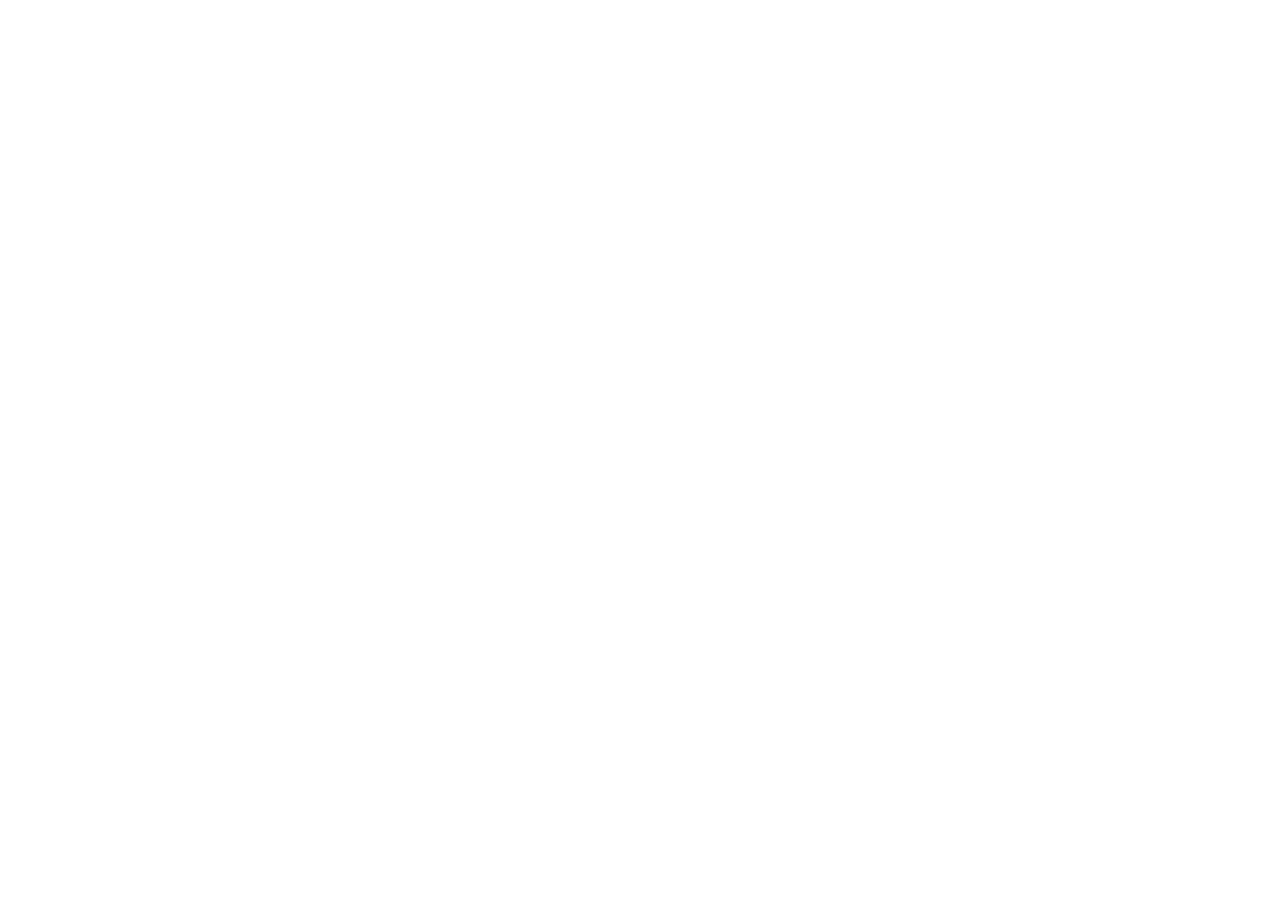
==== index.html @ a72d322a "cambiando pantalla inicio" ====
<!DOCTYPE html>
<html lang="en">
<head>
    <meta charset="UTF-8">
    <meta http-equiv="X-UA-Compatible" content="IE=edge">
    <meta name="viewport" content="width=device-width, initial-scale=1.0">
    <title>Leera</title>
    <link rel="stylesheet" href="./componentesCSS/botonMenuGame.css">
    <link rel="stylesheet" href="style.css">

    <link rel="preconnect" href="https://fonts.googleapis.com">
    <link rel="preconnect" href="https://fonts.gstatic.com" crossorigin>
    <link href="https://fonts.googleapis.com/css2?family=Mali:wght@700&family=Roboto:wght@300;700&display=swap" rel="stylesheet">
</head>
<body>
    
</body>
</html>
---- componentesCSS/botonMenuGame.css ----
.button{
    position: absolute;
    width: 100px;
    height: 100px;
    background-color: #F79824;
    border: none;
    border-radius: 20px;
    box-shadow: 0px 4px 10px rgba(0, 0, 0, 0.25);
    font-size: 16px;
    font-family: 'Mali';
    color:#EDF6FC;
    display: flex;
    flex-direction: column;
    justify-content: center;
    align-items: center;
}
.button span{
    font-size: 64px;
    line-height: 0;
}
button p{
    margin-top: 20px;
}

.button-help{
    bottom: 30px;
    left: 30px;
}
.button-menu{
    left: 30px;
    top: 30px;
}
.button-next{
    right: 30px;
    bottom: 30px;
}

.state{
    position: absolute;
    top: 30px;
    right: 30px;
}
.state-bar{
    width: 200px;
    height: 20px;
    background: #F5F4EB;
    border: 2px solid #F79824;
    box-shadow: 0px 4px 10px rgba(0, 0, 0, 0.25);
    border-radius: 25px;
    display: flex;
    align-items: center;
}
.state-progress{
    width: 30%;
    background-color: #F79824;
    border-radius: 25px;

}
.state-porcent{
    font-size: 12px;
    color: #F5F4EB;
    text-align: end;
    padding-right: 5px;
}
.state-points{
    text-align: end;
    margin-top: 12px;
    font-size: 16px;
}
---- style.css ----
*{
    margin: 0;
    padding: 0;
    box-sizing: border-box;
    font-family: 'Mali';
}
body{
    font-family: 'Mali';
    background-image: url("./img/Fondo.png");
}
.container{
    max-width: 1110px;
    width: 100%;
    margin: 0 auto;
    display: flex;
    padding: 0 20px;
    flex-direction: column;
    align-items: center;
}
.img-landing{
    max-width: 740px;
    width: 100%;
    margin-bottom: 20px;
}
.copy-landing{
    font-weight: 700;
    font-size: 48px;
    text-align: center;
    color: #F79824;
    margin-bottom: 50px;
}
.copy-landing + p{
    font-size: 24px;
    color: #292929;
    margin-bottom: 40px;
}
.exercise{
    display: flex;
    border-radius: 20px;
    overflow: hidden;
    width: 100%;
    box-shadow: 0px 4px 10px rgba(0, 0, 0, 0.25);
    margin-bottom: 50px;
}
.preview{
    display: flex;
    justify-content: center;
    align-items: center;
    padding: 90px 22px;
    background-color: #F79824;
    width: 30%;
}
.preview img{
    width: 100%;
    border-radius: 20px;
    box-shadow: 0px 4px 10px rgba(0, 0, 0, 0.25);
}
.info{
    width: 70%;
    position: relative;
    background-color: #F5F4EB;
}
.info h2{
    margin-top: 20px;
    margin-left: 40px;
    font-size: 48px;
    color: #292929;
}
.info p{
    font-size: 24px;
    color: #292929;
    padding: 40px;
}
.button-container{
    display: flex;
    justify-content: end;
    padding-right: 40px;
}
.button{
    position: relative;
    margin-bottom: 20px;
    cursor: pointer;
}
a{
    text-decoration: none;
    cursor: pointer;
}
footer{
    background: #F79824;
    display: flex;
    flex-direction: column;
    align-items: center;
    padding-top: 40px;
}
footer>img{
    max-width: 400px;
    width: 100%;
    margin-bottom: 20px;
}
footer p{
    font-size: 24px;
    text-align: center;
    color: #F5F4EB;
    margin-bottom: 80px;
}
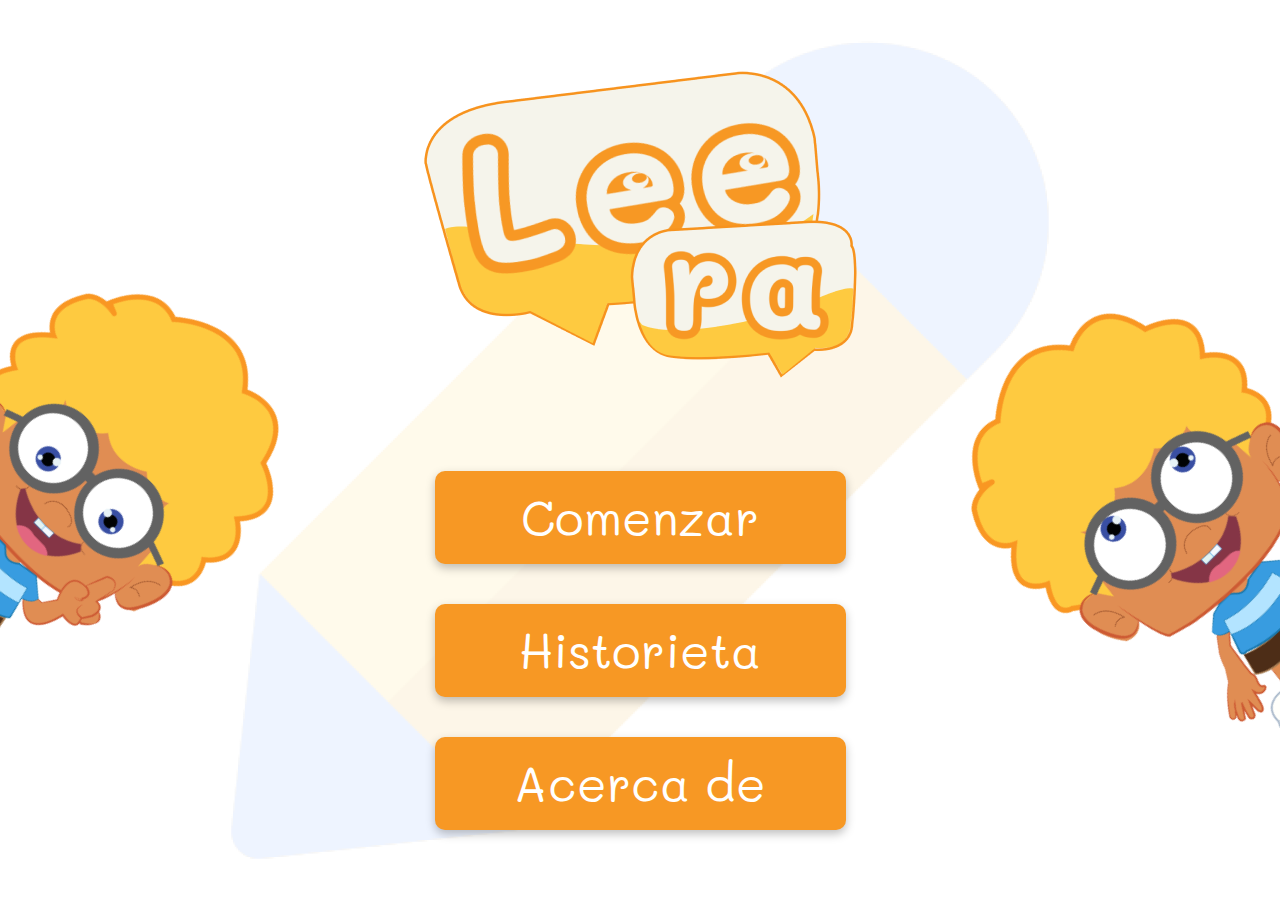
==== commit f0655a02: "maquetado pc pagina principal" ====
--- a/index.html
+++ b/index.html
@@ -5,7 +5,6 @@
     <meta http-equiv="X-UA-Compatible" content="IE=edge">
     <meta name="viewport" content="width=device-width, initial-scale=1.0">
     <title>Leera</title>
-    <link rel="stylesheet" href="./componentesCSS/botonMenuGame.css">
     <link rel="stylesheet" href="style.css">
 
     <link rel="preconnect" href="https://fonts.googleapis.com">
@@ -13,6 +12,21 @@
     <link href="https://fonts.googleapis.com/css2?family=Mali:wght@700&family=Roboto:wght@300;700&display=swap" rel="stylesheet">
 </head>
 <body>
-    
+    <div class="container">
+        <img src="./img/newLogo.png" alt="" class="logo">
+        <button id="begin">
+            Comenzar
+        </button>
+        <button id="history">
+            Historieta
+        </button>
+        <button id="about">
+            Acerca de
+        </button>
+    </div>
+    <div class="hud">
+        <img src="./img/kid1.png" alt="" class="kid1">
+        <img src="./img/kid2.png" alt="" class="kid2">
+    </div>
 </body>
 </html>--- a/style.css
+++ b/style.css
@@ -6,100 +6,42 @@
 }
 body{
     font-family: 'Mali';
-    background-image: url("./img/Fondo.png");
+    overflow-y: hidden;
 }
 .container{
-    max-width: 1110px;
-    width: 100%;
-    margin: 0 auto;
-    display: flex;
-    padding: 0 20px;
-    flex-direction: column;
-    align-items: center;
-}
-.img-landing{
-    max-width: 740px;
-    width: 100%;
-    margin-bottom: 20px;
-}
-.copy-landing{
-    font-weight: 700;
-    font-size: 48px;
-    text-align: center;
-    color: #F79824;
-    margin-bottom: 50px;
-}
-.copy-landing + p{
-    font-size: 24px;
-    color: #292929;
-    margin-bottom: 40px;
-}
-.exercise{
-    display: flex;
-    border-radius: 20px;
-    overflow: hidden;
-    width: 100%;
-    box-shadow: 0px 4px 10px rgba(0, 0, 0, 0.25);
-    margin-bottom: 50px;
-}
-.preview{
-    display: flex;
-    justify-content: center;
-    align-items: center;
-    padding: 90px 22px;
-    background-color: #F79824;
-    width: 30%;
-}
-.preview img{
-    width: 100%;
-    border-radius: 20px;
-    box-shadow: 0px 4px 10px rgba(0, 0, 0, 0.25);
-}
-.info{
-    width: 70%;
-    position: relative;
-    background-color: #F5F4EB;
-}
-.info h2{
-    margin-top: 20px;
-    margin-left: 40px;
-    font-size: 48px;
-    color: #292929;
-}
-.info p{
-    font-size: 24px;
-    color: #292929;
-    padding: 40px;
-}
-.button-container{
-    display: flex;
-    justify-content: end;
-    padding-right: 40px;
-}
-.button{
-    position: relative;
-    margin-bottom: 20px;
-    cursor: pointer;
-}
-a{
-    text-decoration: none;
-    cursor: pointer;
-}
-footer{
-    background: #F79824;
     display: flex;
     flex-direction: column;
     align-items: center;
-    padding-top: 40px;
+    justify-content: center;
+    height: 100vh;
+    background-image: url("./img/backgroundPrincipal.png");
+    background-position: center center;
+    background-repeat: no-repeat;
 }
-footer>img{
-    max-width: 400px;
-    width: 100%;
-    margin-bottom: 20px;
+.container img{
+    margin-bottom: 56px;
 }
-footer p{
-    font-size: 24px;
-    text-align: center;
-    color: #F5F4EB;
-    margin-bottom: 80px;
+.container button{
+    display: block;
+    width: 411px;
+    height: 93px;
+    background-color: #F79824;
+    border: none;
+    border-radius: 10px;
+    margin-bottom: 40px;
+    font-size: 48px;
+    color: #FFF;
+    box-shadow: 0px 4px 10px rgba(0, 0, 0, 0.25);
+}
+.kid1{
+    position: absolute;
+    top: 50%;
+    left: 0;
+    transform: rotate(45deg) translate(-50%);
+}
+.kid2{
+    position: absolute;
+    top: 50%;
+    right: 0;
+    transform: rotate(-45deg) translate(50%);
 }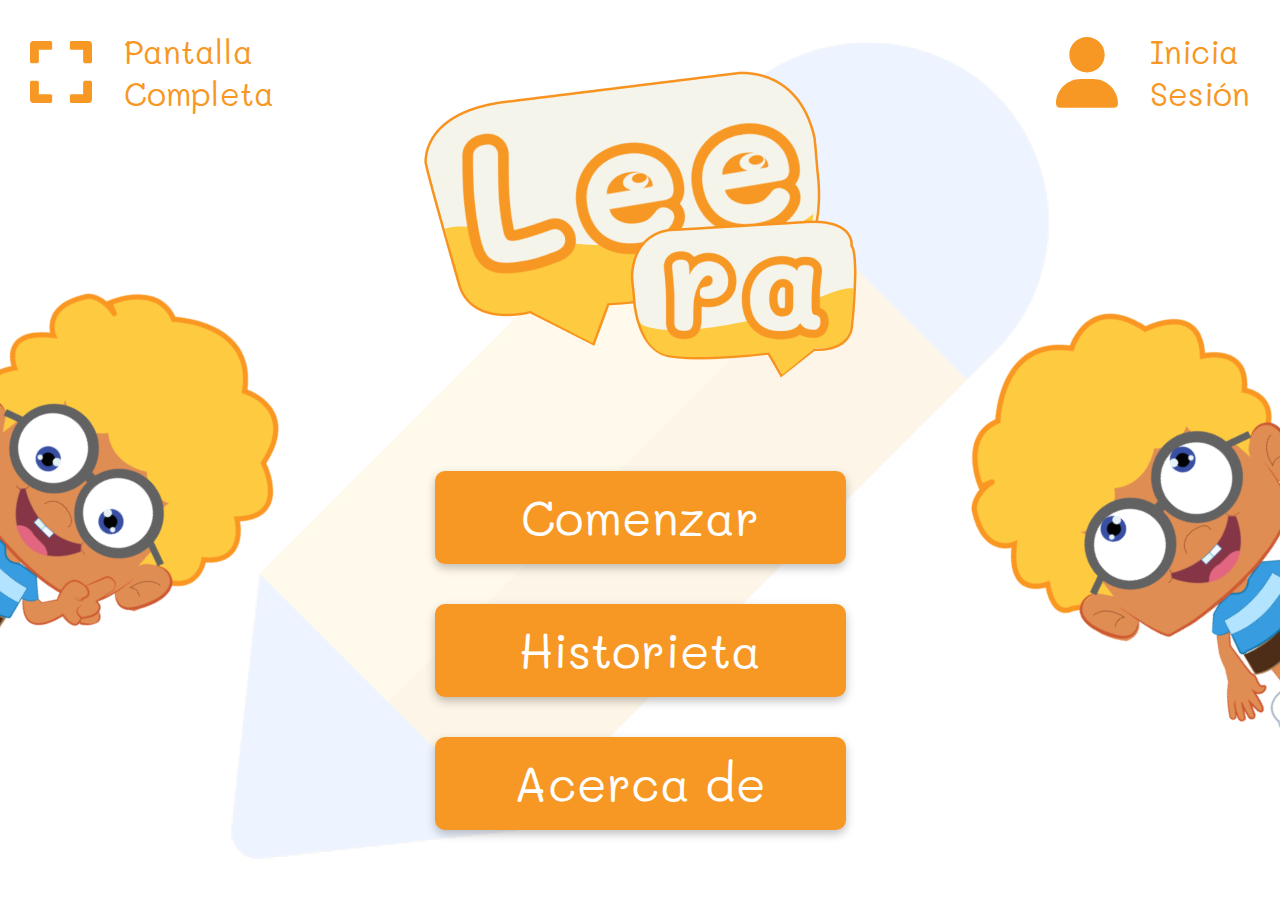
==== commit 22faef72: "colocaron botones de fullscreen y user" ====
--- a/index.html
+++ b/index.html
@@ -27,6 +27,14 @@
     <div class="hud">
         <img src="./img/kid1.png" alt="" class="kid1">
         <img src="./img/kid2.png" alt="" class="kid2">
+        <div class="fullscreen">
+            <img src="./img/fullscreen.svg" alt="">
+            <span>Pantalla <br> Completa</span>
+        </div>
+        <div class="user">
+            <img src="./img/user.svg" alt="">
+            <span>Inicia <br> Sesión</span>
+        </div>
     </div>
 </body>
 </html>--- a/style.css
+++ b/style.css
@@ -44,4 +44,78 @@
     top: 50%;
     right: 0;
     transform: rotate(-45deg) translate(50%);
+}
+.fullscreen{
+    position: absolute;
+    top: 30px;
+    left: 30px;
+    display: flex;
+    align-items: center;
+    font-size: 32px;
+    color: #F79824;
+}
+.user{
+    position: absolute;
+    top: 30px;
+    right: 30px;
+    display: flex;
+    align-items: center;
+    font-size: 32px;
+    color: #F79824;
+}
+.fullscreen img , .user img{
+    margin-right: 32px;
+}
+@media only screen and (max-width:1024px)  {
+    .fullscreen{
+        font-size: 16px;
+    }
+    .user{
+        font-size: 16px;
+    }
+    .fullscreen img{
+        width: 36px;
+    }
+    .user img{
+        width: 27px;
+    }
+    .kid1{
+        width: 330px;
+    }
+    .kid2{
+        width: 330px;
+    }
+    .logo{
+        width: 331px;
+    }
+    .container button{
+        width: 246px;
+        height: 56px;
+        font-size: 24px;
+    }
+}
+
+@media only screen and (max-width:768px)  {
+    .kid1{
+        display: none;
+    }
+    .kid2{
+        width: 238px;
+        right: auto;
+        left: 50%;
+        bottom: 0;
+        transform: rotate(0deg) translate(-50%,110%);
+    }
+    .logo{
+        width: 331px;
+    }
+    .container button{
+        width: 246px;
+        height: 56px;
+        font-size: 24px;
+    }
+    .container{
+        justify-content: flex-start;
+        padding-top: 50px;
+    }
 }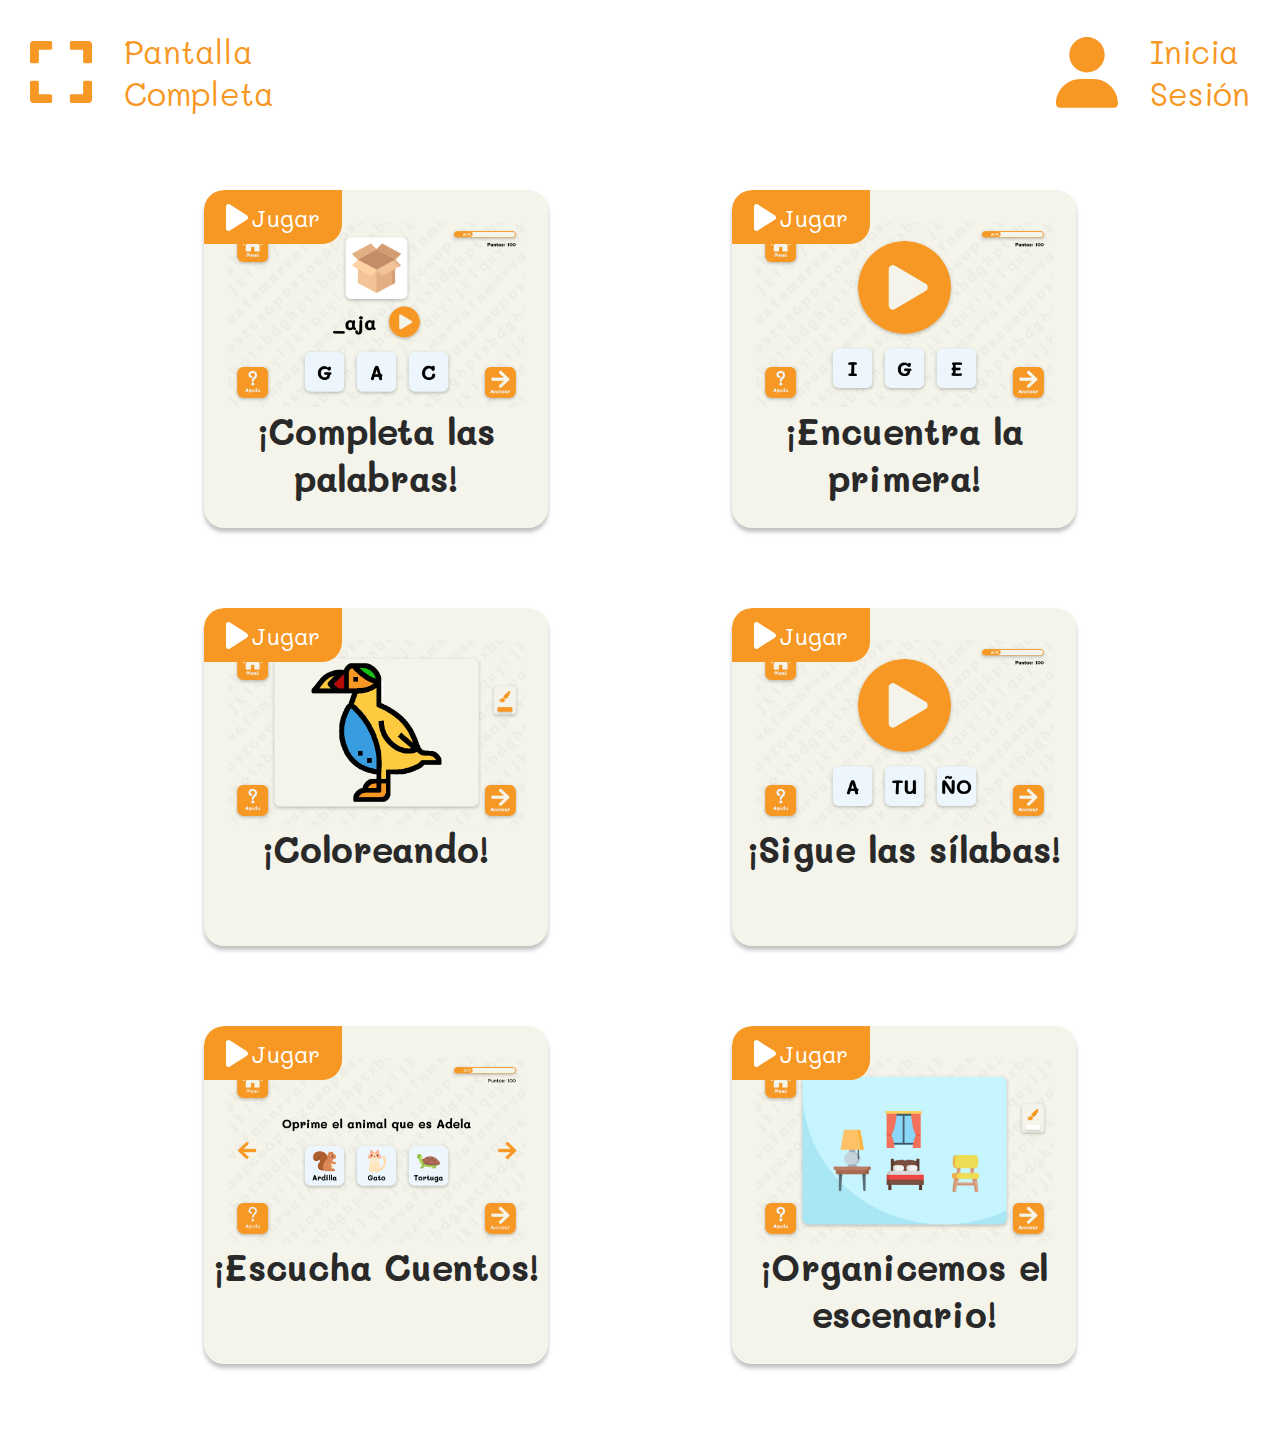
==== commit b2bc9812: "avanzando" ====
--- a/index.html
+++ b/index.html
@@ -12,7 +12,7 @@
     <link href="https://fonts.googleapis.com/css2?family=Mali:wght@700&family=Roboto:wght@300;700&display=swap" rel="stylesheet">
 </head>
 <body>
-    <div class="container">
+    <!-- <div class="container">
         <img src="./img/newLogo.png" alt="" class="logo">
         <button id="begin">
             Comenzar
@@ -23,10 +23,72 @@
         <button id="about">
             Acerca de
         </button>
+    </div> -->
+    <div class="games">
+        <div class="game">
+            <div class="game_play">
+                <img src="./img/playIcon.svg" alt="">
+                <span>Jugar</span>
+            </div>
+            <div class="game_info">
+                <img src="./img/pCompletemos.png" alt="">
+                <h2>¡Completa las palabras!</h2>
+            </div>
+        </div>
+        <div class="game">
+            <div class="game_play">
+                <img src="./img/playIcon.svg" alt="">
+                <span>Jugar</span>
+            </div>
+            <div class="game_info">
+                <img src="./img/pPrimera.png" alt="">
+                <h2>¡Encuentra la primera!</h2>
+            </div>
+        </div>
+        <div class="game">
+            <div class="game_play">
+                <img src="./img/playIcon.svg" alt="">
+                <span>Jugar</span>
+            </div>
+            <div class="game_info">
+                <img src="./img/pColoreando.png" alt="">
+                <h2>¡Coloreando!</h2>
+            </div>
+        </div>
+        <div class="game">
+            <div class="game_play">
+                <img src="./img/playIcon.svg" alt="">
+                <span>Jugar</span>
+            </div>
+            <div class="game_info">
+                <img src="./img/pSilabas.png" alt="">
+                <h2>¡Sigue las sílabas!</h2>
+            </div>
+        </div>
+        <div class="game">
+            <div class="game_play">
+                <img src="./img/playIcon.svg" alt="">
+                <span>Jugar</span>
+            </div>
+            <div class="game_info">
+                <img src="./img/pRelatos.png" alt="">
+                <h2>¡Escucha Cuentos!</h2>
+            </div>
+        </div>
+        <div class="game">
+            <div class="game_play">
+                <img src="./img/playIcon.svg" alt="">
+                <span>Jugar</span>
+            </div>
+            <div class="game_info">
+                <img src="./img/pAbecedario.png" alt="">
+                <h2>¡Organicemos el escenario!</h2>
+            </div>
+        </div>
     </div>
     <div class="hud">
-        <img src="./img/kid1.png" alt="" class="kid1">
-        <img src="./img/kid2.png" alt="" class="kid2">
+       <!--  <img src="./img/kid1.png" alt="" class="kid1">
+        <img src="./img/kid2.png" alt="" class="kid2"> -->
         <div class="fullscreen">
             <img src="./img/fullscreen.svg" alt="">
             <span>Pantalla <br> Completa</span>
--- a/style.css
+++ b/style.css
@@ -66,6 +66,53 @@
 .fullscreen img , .user img{
     margin-right: 32px;
 }
+.games{
+    display: flex;
+    flex-wrap: wrap;
+    justify-content: center;
+    align-items: flex-start;
+    margin-top: 190px;
+}
+.game{
+    margin: 0 92px;
+    margin-bottom: 80px;
+    height: 338px;
+    width: 344px;
+    border-radius: 20px;
+    overflow: hidden;
+    background: #F5F4EB;
+    box-shadow: 0px 4px 4px rgba(0, 0, 0, 0.25);
+    position: relative;
+}
+.game_play{
+    background-color: #F79824;
+    width: 138px;
+    height: 54px;
+    border-radius: 20px 0px;
+    font-size: 24px;
+    color: #FFF;
+    display: flex;
+    justify-content: center;
+    align-items: center;
+    position: absolute;
+}
+.game_play img{
+    margin-right: 4px;
+}
+.game_info{
+    display: flex;
+    flex-direction: column;
+    align-items: center;
+    padding-top: 32px;
+    font-size: 24px;
+    color: #292929;
+    text-align: center;
+}
+.game_info img{
+    width: 297px;
+    height: 185px;
+    border-radius: 10px;
+}
 @media only screen and (max-width:1024px)  {
     .fullscreen{
         font-size: 16px;
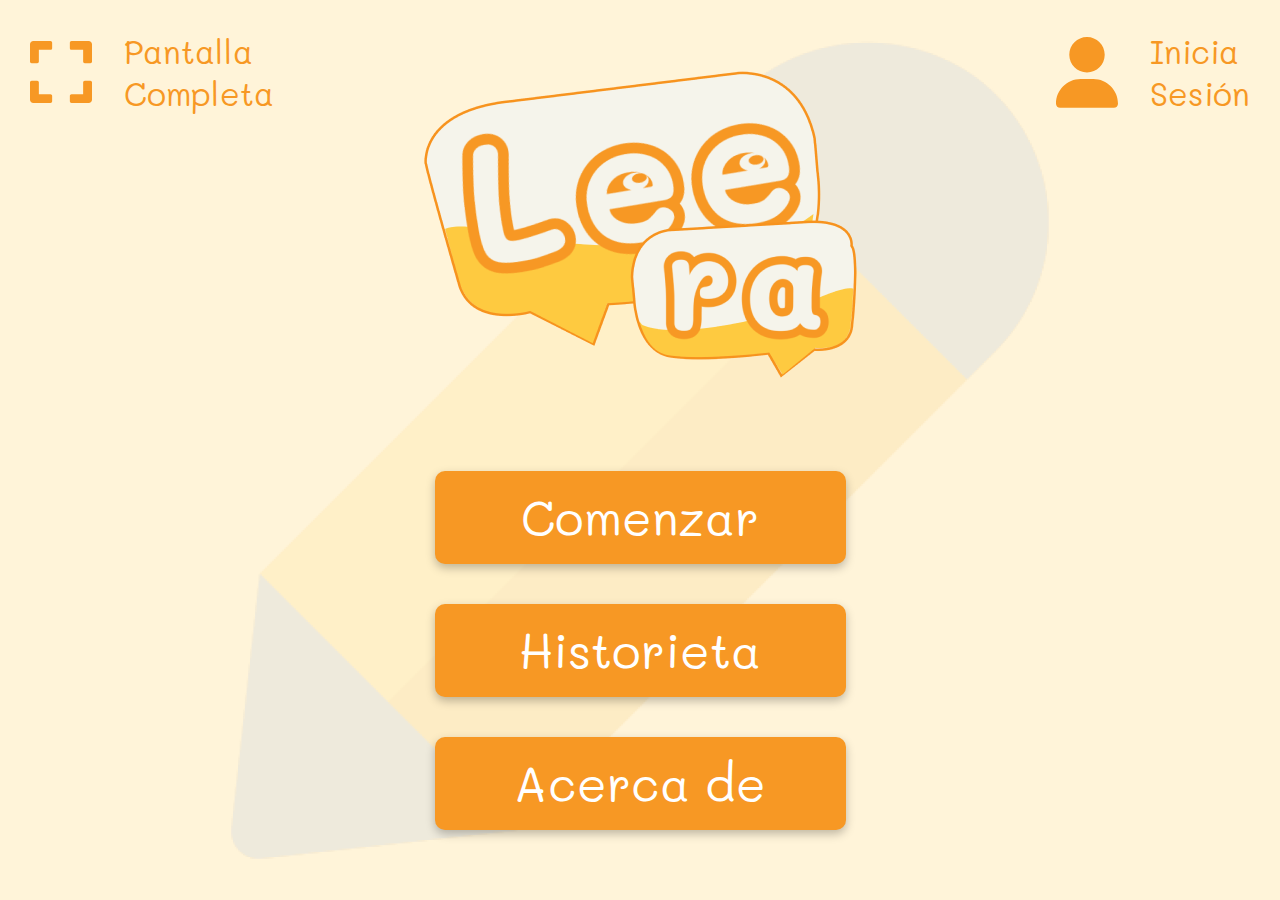
==== commit f335bb9d: "terminando" ====
--- a/index.html
+++ b/index.html
@@ -12,7 +12,7 @@
     <link href="https://fonts.googleapis.com/css2?family=Mali:wght@700&family=Roboto:wght@300;700&display=swap" rel="stylesheet">
 </head>
 <body>
-    <!-- <div class="container">
+    <div class="container">
         <img src="./img/newLogo.png" alt="" class="logo">
         <button id="begin">
             Comenzar
@@ -23,8 +23,8 @@
         <button id="about">
             Acerca de
         </button>
-    </div> -->
-    <div class="games">
+    </div> 
+    <!-- <div class="games">
         <div class="game">
             <div class="game_play">
                 <img src="./img/playIcon.svg" alt="">
@@ -85,7 +85,7 @@
                 <h2>¡Organicemos el escenario!</h2>
             </div>
         </div>
-    </div>
+    </div> -->
     <div class="hud">
        <!--  <img src="./img/kid1.png" alt="" class="kid1">
         <img src="./img/kid2.png" alt="" class="kid2"> -->
@@ -98,5 +98,6 @@
             <span>Inicia <br> Sesión</span>
         </div>
     </div>
+    <script src="./main.js"></script>
 </body>
 </html>--- a/style.css
+++ b/style.css
@@ -14,6 +14,7 @@
     align-items: center;
     justify-content: center;
     height: 100vh;
+    background-color: rgba(254, 202, 64, 0.2);
     background-image: url("./img/backgroundPrincipal.png");
     background-position: center center;
     background-repeat: no-repeat;
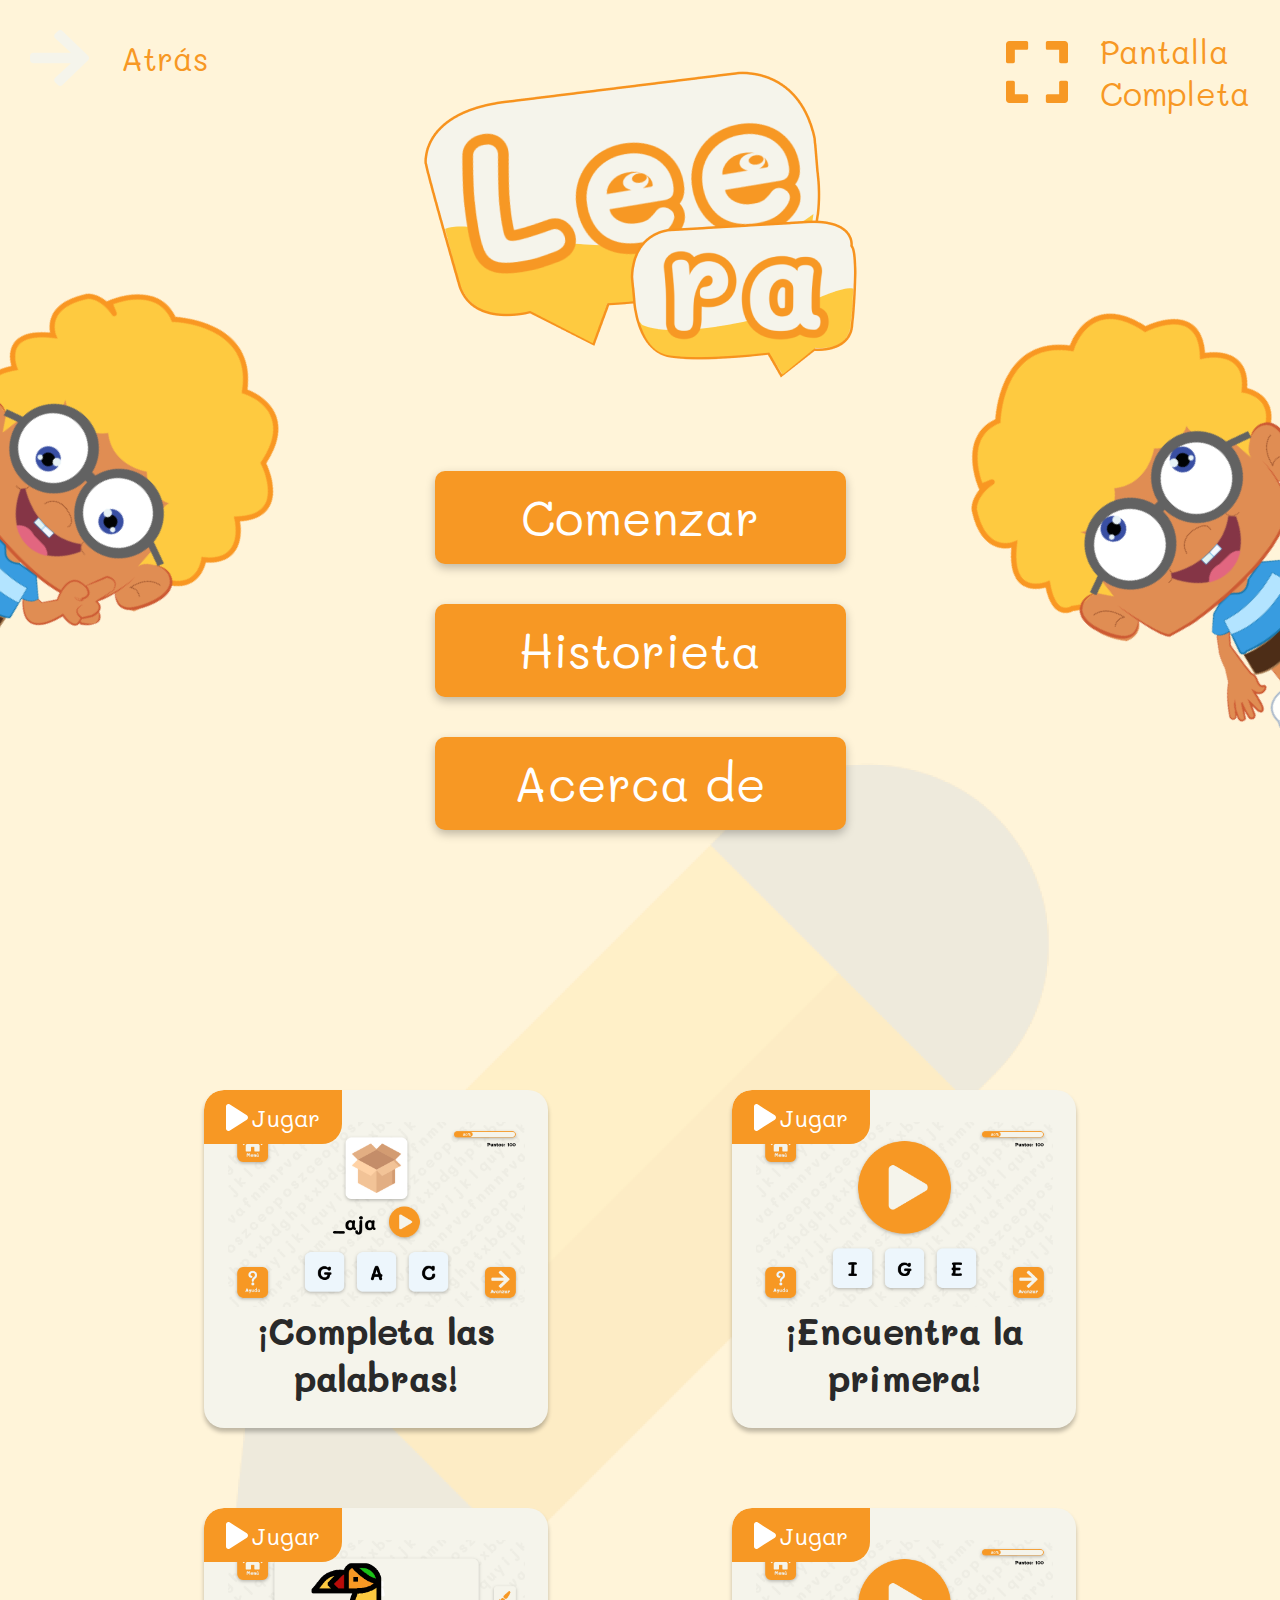
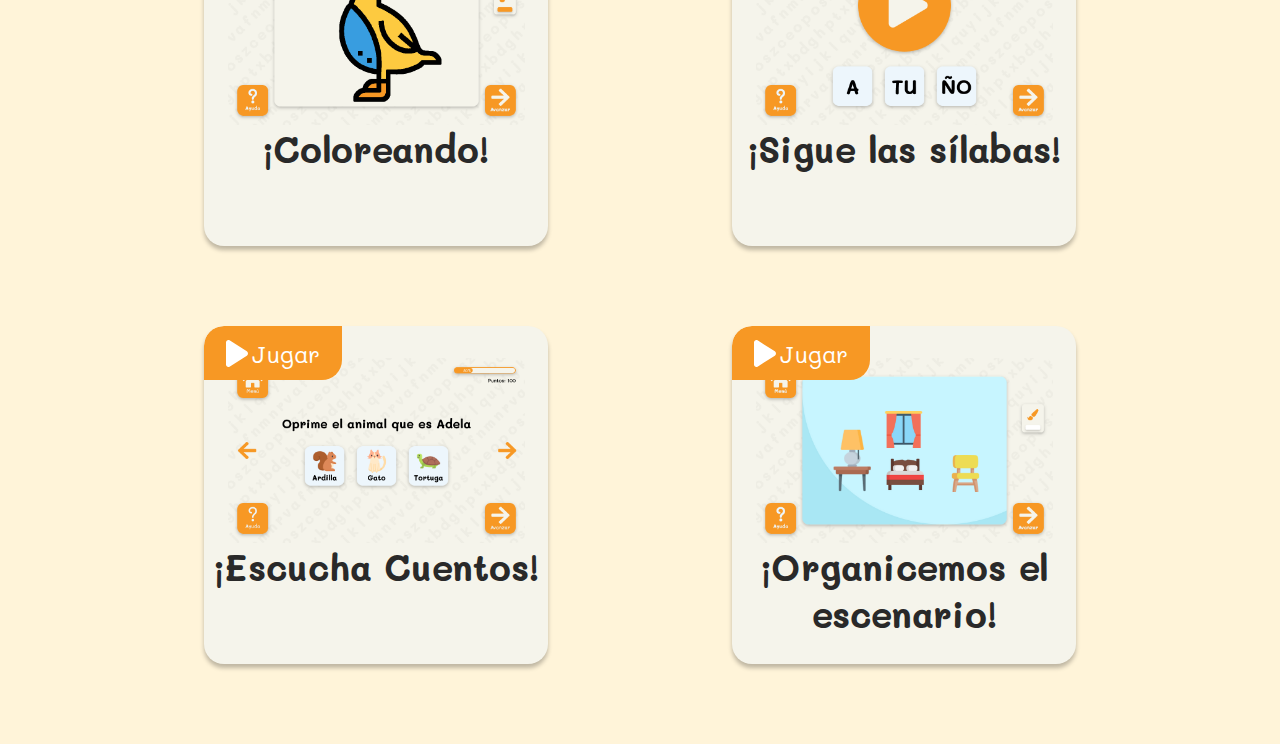
==== commit 5e41d3ca: "arreglando pantalla de presentación" ====
--- a/index.html
+++ b/index.html
@@ -12,7 +12,19 @@
     <link href="https://fonts.googleapis.com/css2?family=Mali:wght@700&family=Roboto:wght@300;700&display=swap" rel="stylesheet">
 </head>
 <body>
-    <div class="container">
+    <div class="hud">
+        <img src="./img/kid1.png" alt="" class="kid1">
+        <img src="./img/kid2.png" alt="" class="kid2">
+        <div class="fullscreen">
+            <img src="./img/fullscreen.svg" alt="">
+            <span>Pantalla <br> Completa</span>
+        </div>
+        <div class="backButton">
+            <img src="./img/next.svg" alt="">
+            <span>Atrás</span>
+        </div>
+    </div>
+    <div class="container" id="principal">
         <img src="./img/newLogo.png" alt="" class="logo">
         <button id="begin">
             Comenzar
@@ -24,7 +36,7 @@
             Acerca de
         </button>
     </div> 
-    <!-- <div class="games">
+    <div class="games" id="games">
         <div class="game">
             <div class="game_play">
                 <img src="./img/playIcon.svg" alt="">
@@ -85,19 +97,8 @@
                 <h2>¡Organicemos el escenario!</h2>
             </div>
         </div>
-    </div> -->
-    <div class="hud">
-       <!--  <img src="./img/kid1.png" alt="" class="kid1">
-        <img src="./img/kid2.png" alt="" class="kid2"> -->
-        <div class="fullscreen">
-            <img src="./img/fullscreen.svg" alt="">
-            <span>Pantalla <br> Completa</span>
-        </div>
-        <div class="user">
-            <img src="./img/user.svg" alt="">
-            <span>Inicia <br> Sesión</span>
-        </div>
     </div>
+    
     <script src="./main.js"></script>
 </body>
 </html>--- a/style.css
+++ b/style.css
@@ -6,7 +6,13 @@
 }
 body{
     font-family: 'Mali';
-    overflow-y: hidden;
+    position: relative;
+    width: 100vw;
+    overflow: hidden;
+    background-color: rgba(254, 202, 64, 0.2);
+    background-image: url("./img/backgroundPrincipal.png");
+    background-position: center center;
+    background-repeat: no-repeat;
 }
 .container{
     display: flex;
@@ -14,10 +20,6 @@
     align-items: center;
     justify-content: center;
     height: 100vh;
-    background-color: rgba(254, 202, 64, 0.2);
-    background-image: url("./img/backgroundPrincipal.png");
-    background-position: center center;
-    background-repeat: no-repeat;
 }
 .container img{
     margin-bottom: 56px;
@@ -36,26 +38,17 @@
 }
 .kid1{
     position: absolute;
-    top: 50%;
+    top: 50vh;
     left: 0;
     transform: rotate(45deg) translate(-50%);
 }
 .kid2{
     position: absolute;
-    top: 50%;
+    top: 50vh;
     right: 0;
     transform: rotate(-45deg) translate(50%);
 }
 .fullscreen{
-    position: absolute;
-    top: 30px;
-    left: 30px;
-    display: flex;
-    align-items: center;
-    font-size: 32px;
-    color: #F79824;
-}
-.user{
     position: absolute;
     top: 30px;
     right: 30px;
@@ -64,7 +57,21 @@
     font-size: 32px;
     color: #F79824;
 }
-.fullscreen img , .user img{
+.backButton{
+    position: absolute;
+    top: 30px;
+    left : 30px;
+    display: flex;
+    align-items: center;
+    font-size: 32px;
+    color: #F79824;
+}
+.hud{
+    position: absolute;
+    width: 100vw;
+    top: 0;
+}
+.fullscreen img , .backButton img{
     margin-right: 32px;
 }
 .games{
@@ -72,7 +79,7 @@
     flex-wrap: wrap;
     justify-content: center;
     align-items: flex-start;
-    margin-top: 190px;
+    padding-top: 190px;
 }
 .game{
     margin: 0 92px;
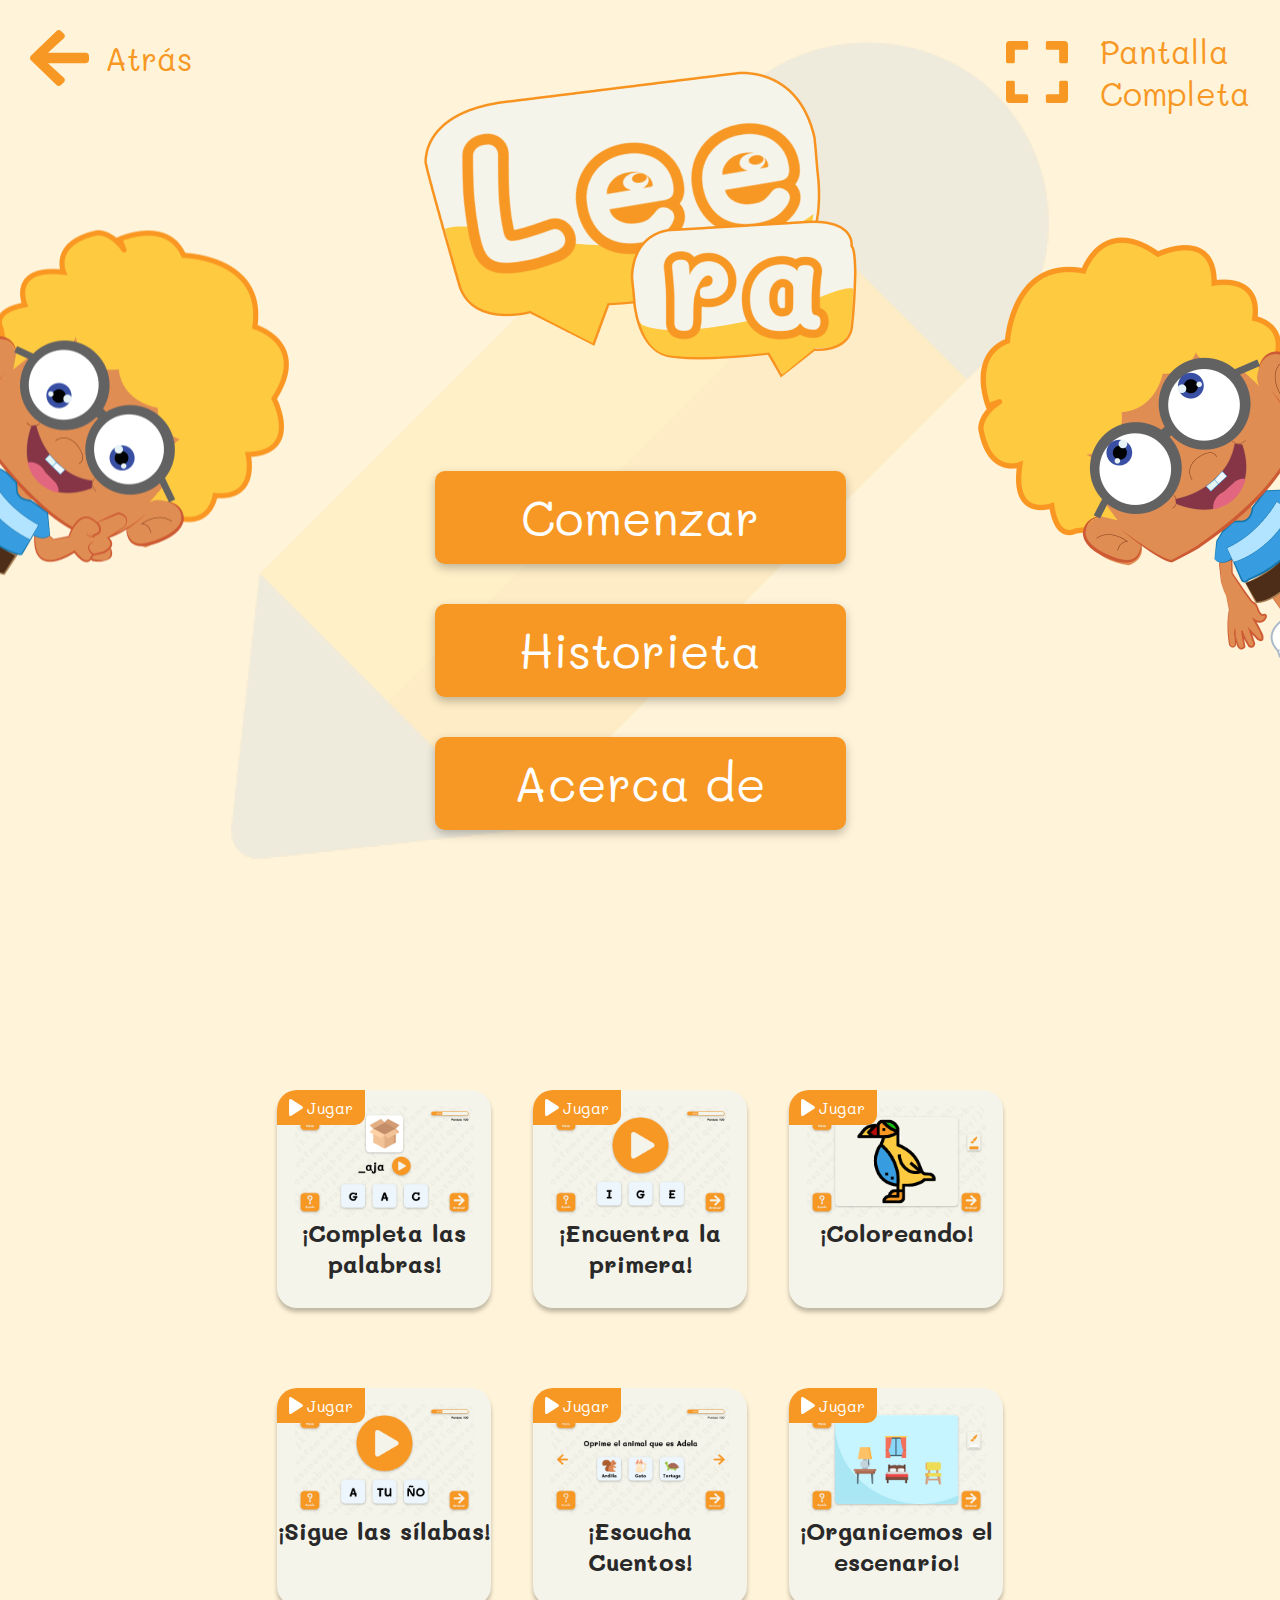
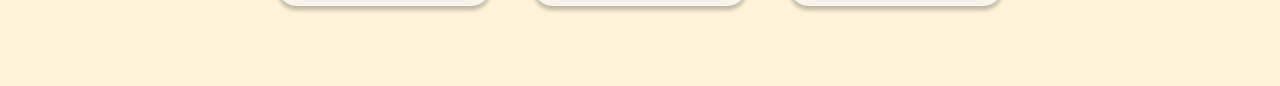
==== commit 838389f7: "ajuste de landing page" ====
--- a/index.html
+++ b/index.html
@@ -13,14 +13,14 @@
 </head>
 <body>
     <div class="hud">
-        <img src="./img/kid1.png" alt="" class="kid1">
-        <img src="./img/kid2.png" alt="" class="kid2">
+        <img src="./img/carlitos/2222-04 1.png" alt="" class="kid1">
+        <img src="./img/carlitos/2222-06 1.png" alt="" class="kid2">
         <div class="fullscreen">
             <img src="./img/fullscreen.svg" alt="">
             <span>Pantalla <br> Completa</span>
         </div>
         <div class="backButton">
-            <img src="./img/next.svg" alt="">
+            <img src="./img/back.svg" alt="">
             <span>Atrás</span>
         </div>
     </div>
@@ -37,66 +37,78 @@
         </button>
     </div> 
     <div class="games" id="games">
-        <div class="game">
-            <div class="game_play">
-                <img src="./img/playIcon.svg" alt="">
-                <span>Jugar</span>
+        <a href="./E_Completemos/index.html">
+            <div class="game">
+                <div class="game_play">
+                    <img src="./img/playIcon.svg" alt="">
+                    <span>Jugar</span>
+                </div>
+                <div class="game_info">
+                    <img src="./img/pCompletemos.png" alt="">
+                    <h2>¡Completa las palabras!</h2>
+                </div>
             </div>
-            <div class="game_info">
-                <img src="./img/pCompletemos.png" alt="">
-                <h2>¡Completa las palabras!</h2>
+        </a>
+        <a href="./E_Primera/index.html">
+            <div class="game">
+                <div class="game_play">
+                    <img src="./img/playIcon.svg" alt="">
+                    <span>Jugar</span>
+                </div>
+                <div class="game_info">
+                    <img src="./img/pPrimera.png" alt="">
+                    <h2>¡Encuentra la primera!</h2>
+                </div>
             </div>
-        </div>
-        <div class="game">
-            <div class="game_play">
-                <img src="./img/playIcon.svg" alt="">
-                <span>Jugar</span>
+        </a>
+        <a href="./E_Coloreando/index.html">
+            <div class="game">
+                <div class="game_play">
+                    <img src="./img/playIcon.svg" alt="">
+                    <span>Jugar</span>
+                </div>
+                <div class="game_info">
+                    <img src="./img/pColoreando.png" alt="">
+                    <h2>¡Coloreando!</h2>
+                </div>
             </div>
-            <div class="game_info">
-                <img src="./img/pPrimera.png" alt="">
-                <h2>¡Encuentra la primera!</h2>
+        </a>
+        <a href="./E_Silabas/index.html">
+            <div class="game">
+                <div class="game_play">
+                    <img src="./img/playIcon.svg" alt="">
+                    <span>Jugar</span>
+                </div>
+                <div class="game_info">
+                    <img src="./img/pSilabas.png" alt="">
+                    <h2>¡Sigue las sílabas!</h2>
+                </div>
             </div>
-        </div>
-        <div class="game">
-            <div class="game_play">
-                <img src="./img/playIcon.svg" alt="">
-                <span>Jugar</span>
+        </a>
+        <a href="./E_Relatos/index.html">
+            <div class="game">
+                <div class="game_play">
+                    <img src="./img/playIcon.svg" alt="">
+                    <span>Jugar</span>
+                </div>
+                <div class="game_info">
+                    <img src="./img/pRelatos.png" alt="">
+                    <h2>¡Escucha Cuentos!</h2>
+                </div>
             </div>
-            <div class="game_info">
-                <img src="./img/pColoreando.png" alt="">
-                <h2>¡Coloreando!</h2>
+        </a>
+        <a href="./E_Abecedario/index.html">
+            <div class="game">
+                <div class="game_play">
+                    <img src="./img/playIcon.svg" alt="">
+                    <span>Jugar</span>
+                </div>
+                <div class="game_info">
+                    <img src="./img/pAbecedario.png" alt="">
+                    <h2>¡Organicemos el escenario!</h2>
+                </div>
             </div>
-        </div>
-        <div class="game">
-            <div class="game_play">
-                <img src="./img/playIcon.svg" alt="">
-                <span>Jugar</span>
-            </div>
-            <div class="game_info">
-                <img src="./img/pSilabas.png" alt="">
-                <h2>¡Sigue las sílabas!</h2>
-            </div>
-        </div>
-        <div class="game">
-            <div class="game_play">
-                <img src="./img/playIcon.svg" alt="">
-                <span>Jugar</span>
-            </div>
-            <div class="game_info">
-                <img src="./img/pRelatos.png" alt="">
-                <h2>¡Escucha Cuentos!</h2>
-            </div>
-        </div>
-        <div class="game">
-            <div class="game_play">
-                <img src="./img/playIcon.svg" alt="">
-                <span>Jugar</span>
-            </div>
-            <div class="game_info">
-                <img src="./img/pAbecedario.png" alt="">
-                <h2>¡Organicemos el escenario!</h2>
-            </div>
-        </div>
+        </a>
     </div>
     
     <script src="./main.js"></script>
--- a/style.css
+++ b/style.css
@@ -1,176 +1,239 @@
-*{
-    margin: 0;
-    padding: 0;
-    box-sizing: border-box;
-    font-family: 'Mali';
-}
-body{
-    font-family: 'Mali';
-    position: relative;
-    width: 100vw;
-    overflow: hidden;
-    background-color: rgba(254, 202, 64, 0.2);
-    background-image: url("./img/backgroundPrincipal.png");
-    background-position: center center;
-    background-repeat: no-repeat;
-}
-.container{
-    display: flex;
-    flex-direction: column;
-    align-items: center;
-    justify-content: center;
-    height: 100vh;
-}
-.container img{
-    margin-bottom: 56px;
-}
-.container button{
-    display: block;
-    width: 411px;
-    height: 93px;
-    background-color: #F79824;
-    border: none;
-    border-radius: 10px;
-    margin-bottom: 40px;
-    font-size: 48px;
-    color: #FFF;
-    box-shadow: 0px 4px 10px rgba(0, 0, 0, 0.25);
-}
-.kid1{
-    position: absolute;
-    top: 50vh;
-    left: 0;
-    transform: rotate(45deg) translate(-50%);
-}
-.kid2{
-    position: absolute;
-    top: 50vh;
-    right: 0;
-    transform: rotate(-45deg) translate(50%);
-}
-.fullscreen{
-    position: absolute;
-    top: 30px;
-    right: 30px;
-    display: flex;
-    align-items: center;
-    font-size: 32px;
-    color: #F79824;
-}
-.backButton{
-    position: absolute;
-    top: 30px;
-    left : 30px;
-    display: flex;
-    align-items: center;
-    font-size: 32px;
-    color: #F79824;
-}
-.hud{
-    position: absolute;
-    width: 100vw;
-    top: 0;
-}
-.fullscreen img , .backButton img{
-    margin-right: 32px;
-}
-.games{
-    display: flex;
-    flex-wrap: wrap;
-    justify-content: center;
-    align-items: flex-start;
-    padding-top: 190px;
-}
-.game{
-    margin: 0 92px;
+* {
+  margin: 0;
+  padding: 0;
+  box-sizing: border-box;
+  font-family: "Mali";
+}
+body {
+  font-family: "Mali";
+  position: relative;
+  width: 100vw;
+  height: 100vh;
+  overflow: hidden;
+  background-color: rgba(254, 202, 64, 0.2);
+  background-image: url("./img/backgroundPrincipal.png");
+  background-position: center center;
+  background-repeat: no-repeat;
+}
+a{
+    text-decoration: none;
+}
+.container {
+  display: flex;
+  flex-direction: column;
+  align-items: center;
+  justify-content: center;
+  height: 100vh;
+}
+.container img {
+  margin-bottom: 56px;
+}
+.container button {
+  display: block;
+  width: 411px;
+  height: 93px;
+  background-color: #f79824;
+  border: none;
+  border-radius: 10px;
+  margin-bottom: 40px;
+  font-size: 48px;
+  color: #fff;
+  box-shadow: 0px 4px 10px rgba(0, 0, 0, 0.25);
+}
+.kid1 {
+  position: absolute;
+  top: 50vh;
+  left: 0;
+  transform: translate(0, -50%);
+}
+.kid2 {
+  position: absolute;
+  top: 50vh;
+  right: 0;
+  transform: translate(0, -50%);
+}
+.fullscreen {
+  position: absolute;
+  top: 30px;
+  right: 30px;
+  display: flex;
+  align-items: center;
+  font-size: 32px;
+  color: #f79824;
+}
+.backButton {
+  position: absolute;
+  top: 30px;
+  left: 30px;
+  display: flex;
+  align-items: center;
+  font-size: 32px;
+  color: #f79824;
+}
+.hud {
+  position: absolute;
+  width: 100vw;
+  top: 0;
+}
+.fullscreen img{
+  margin-right: 32px;
+}
+.backButton img {
+  margin-right: 16px;
+}
+.games {
+  display: flex;
+  flex-wrap: wrap;
+  justify-content: center;
+  align-items: flex-start;
+  padding-top: 190px;
+}
+.game {
+  margin: 0 92px;
+  margin-bottom: 80px;
+  height: 338px;
+  width: 344px;
+  border-radius: 20px;
+  overflow: hidden;
+  background: #f5f4eb;
+  box-shadow: 0px 4px 4px rgba(0, 0, 0, 0.25);
+  position: relative;
+}
+.game_play {
+  background-color: #f79824;
+  width: 138px;
+  height: 54px;
+  border-radius: 20px 0px;
+  font-size: 24px;
+  color: #fff;
+  display: flex;
+  justify-content: center;
+  align-items: center;
+  position: absolute;
+}
+.game_play img {
+  margin-right: 4px;
+}
+.game_info {
+  display: flex;
+  flex-direction: column;
+  align-items: center;
+  padding-top: 32px;
+  font-size: 24px;
+  color: #292929;
+  text-align: center;
+}
+.game_info img {
+  width: 297px;
+  height: 185px;
+  border-radius: 10px;
+}
+@media only screen and (max-width: 1600px) {
+  .games {
+    max-width: 60%;
+    margin: 0 auto;
+    justify-content: space-around;
+
+  }
+  .game {
+    margin: 0 10px;
     margin-bottom: 80px;
-    height: 338px;
-    width: 344px;
-    border-radius: 20px;
-    overflow: hidden;
-    background: #F5F4EB;
-    box-shadow: 0px 4px 4px rgba(0, 0, 0, 0.25);
-    position: relative;
-}
-.game_play{
-    background-color: #F79824;
-    width: 138px;
-    height: 54px;
-    border-radius: 20px 0px;
+    height: 218px;
+    width: 214px;
+  }
+  .game_info {
+    padding-top: 16px;
+  }
+  .game_info img {
+    width: 179px;
+    height: 111px;
+  }
+  h2{
     font-size: 24px;
-    color: #FFF;
+  }
+  .game_play {
+    background-color: #f79824;
+    width: 88px;
+    height: 35px;
+    border-radius: 10px 0px;
+    font-size: 16px;
+    color: #fff;
     display: flex;
     justify-content: center;
     align-items: center;
     position: absolute;
-}
-.game_play img{
+  }
+  .game_play img {
     margin-right: 4px;
-}
-.game_info{
-    display: flex;
-    flex-direction: column;
-    align-items: center;
-    padding-top: 32px;
+    width: 14px;
+    height: 17px;
+  }
+}
+@media only screen and (max-width: 1200px) {
+    .kid1 {
+        width: 300px;
+      }
+      .kid2 {
+        width: 300px;
+      }
+      .games {
+        max-width: 80%;
+        padding-top: 80px;
+      }
+      .game{
+        margin-bottom: 40px;
+      }
+}
+@media only screen and (max-width: 1024px) {
+  .fullscreen {
+    font-size: 16px;
+  }
+  .backButton {
+    font-size: 16px;
+  }
+  .fullscreen img {
+    width: 36px;
+  }
+  .backButton img {
+    width: 27px;
+  }
+  .kid1 {
+    width: 330px;
+  }
+  .kid2 {
+    width: 330px;
+  }
+  .logo {
+    width: 331px;
+  }
+  .container button {
+    width: 246px;
+    height: 56px;
     font-size: 24px;
-    color: #292929;
-    text-align: center;
-}
-.game_info img{
-    width: 297px;
-    height: 185px;
-    border-radius: 10px;
-}
-@media only screen and (max-width:1024px)  {
-    .fullscreen{
-        font-size: 16px;
-    }
-    .user{
-        font-size: 16px;
-    }
-    .fullscreen img{
-        width: 36px;
-    }
-    .user img{
-        width: 27px;
-    }
-    .kid1{
-        width: 330px;
-    }
-    .kid2{
-        width: 330px;
-    }
-    .logo{
-        width: 331px;
-    }
-    .container button{
-        width: 246px;
-        height: 56px;
-        font-size: 24px;
-    }
+  }
 }
 
-@media only screen and (max-width:768px)  {
-    .kid1{
-        display: none;
-    }
-    .kid2{
-        width: 238px;
-        right: auto;
-        left: 50%;
-        bottom: 0;
-        transform: rotate(0deg) translate(-50%,110%);
-    }
-    .logo{
-        width: 331px;
-    }
-    .container button{
-        width: 246px;
-        height: 56px;
-        font-size: 24px;
-    }
-    .container{
-        justify-content: flex-start;
-        padding-top: 50px;
-    }
-}+@media only screen and (max-width: 768px) {
+  .kid1 {
+    display: none;
+  }
+  .kid2 {
+    width: 238px;
+    right: auto;
+    left: 50%;
+    bottom: 0;
+    transform: rotate(0deg) translate(-50%, 110%);
+  }
+  .logo {
+    width: 331px;
+  }
+  .container button {
+    width: 246px;
+    height: 56px;
+    font-size: 24px;
+  }
+  .container {
+    justify-content: flex-start;
+    padding-top: 50px;
+  }
+}
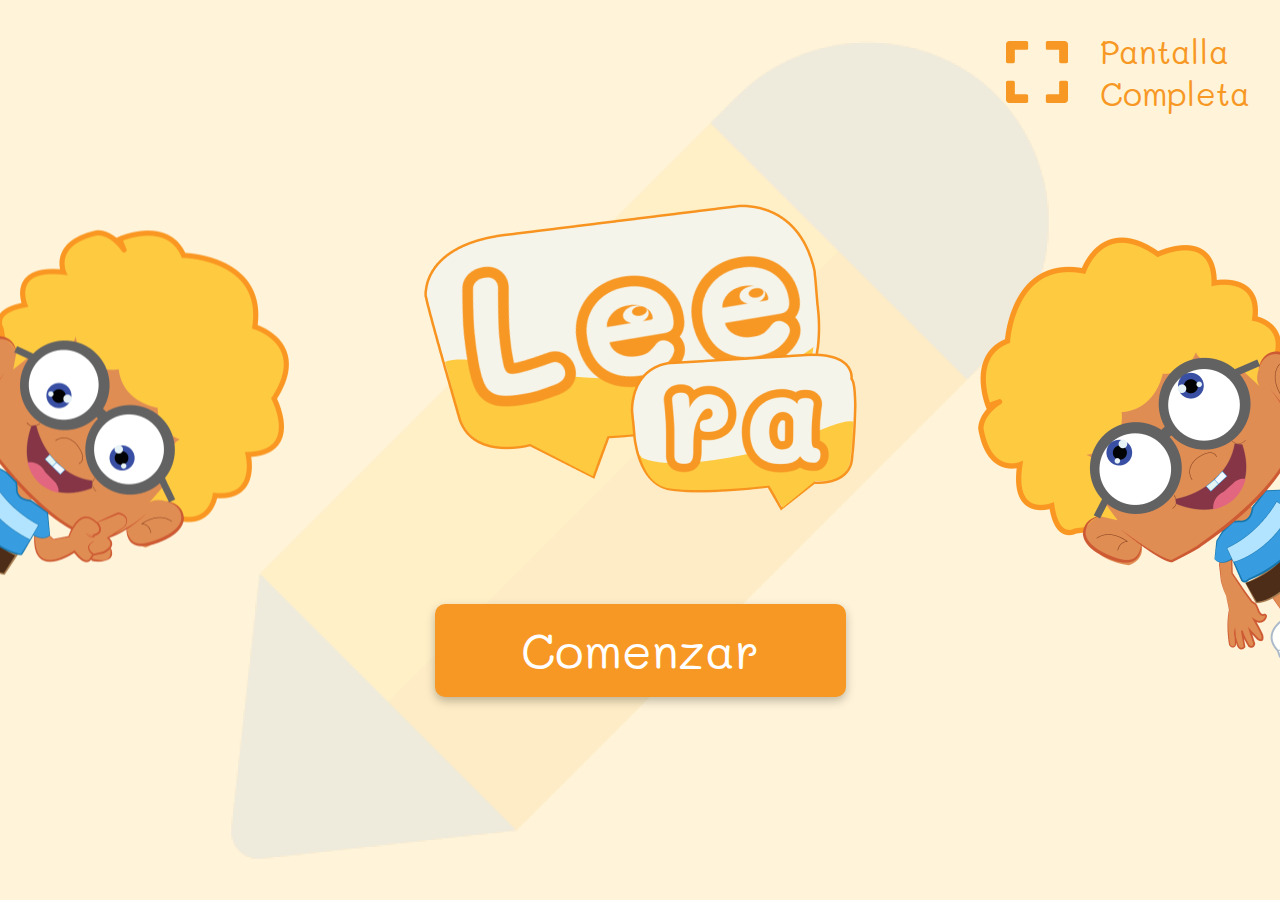
==== commit 8f5ce92b: "Add files via upload" ====
--- a/index.html
+++ b/index.html
@@ -1,116 +1,116 @@
-<!DOCTYPE html>
-<html lang="en">
-<head>
-    <meta charset="UTF-8">
-    <meta http-equiv="X-UA-Compatible" content="IE=edge">
-    <meta name="viewport" content="width=device-width, initial-scale=1.0">
-    <title>Leera</title>
-    <link rel="stylesheet" href="style.css">
-
-    <link rel="preconnect" href="https://fonts.googleapis.com">
-    <link rel="preconnect" href="https://fonts.gstatic.com" crossorigin>
-    <link href="https://fonts.googleapis.com/css2?family=Mali:wght@700&family=Roboto:wght@300;700&display=swap" rel="stylesheet">
-</head>
-<body>
-    <div class="hud">
-        <img src="./img/carlitos/2222-04 1.png" alt="" class="kid1">
-        <img src="./img/carlitos/2222-06 1.png" alt="" class="kid2">
-        <div class="fullscreen">
-            <img src="./img/fullscreen.svg" alt="">
-            <span>Pantalla <br> Completa</span>
-        </div>
-        <div class="backButton">
-            <img src="./img/back.svg" alt="">
-            <span>Atrás</span>
-        </div>
-    </div>
-    <div class="container" id="principal">
-        <img src="./img/newLogo.png" alt="" class="logo">
-        <button id="begin">
-            Comenzar
-        </button>
-        <button id="history">
-            Historieta
-        </button>
-        <button id="about">
-            Acerca de
-        </button>
-    </div> 
-    <div class="games" id="games">
-        <a href="./E_Completemos/index.html">
-            <div class="game">
-                <div class="game_play">
-                    <img src="./img/playIcon.svg" alt="">
-                    <span>Jugar</span>
-                </div>
-                <div class="game_info">
-                    <img src="./img/pCompletemos.png" alt="">
-                    <h2>¡Completa las palabras!</h2>
-                </div>
-            </div>
-        </a>
-        <a href="./E_Primera/index.html">
-            <div class="game">
-                <div class="game_play">
-                    <img src="./img/playIcon.svg" alt="">
-                    <span>Jugar</span>
-                </div>
-                <div class="game_info">
-                    <img src="./img/pPrimera.png" alt="">
-                    <h2>¡Encuentra la primera!</h2>
-                </div>
-            </div>
-        </a>
-        <a href="./E_Coloreando/index.html">
-            <div class="game">
-                <div class="game_play">
-                    <img src="./img/playIcon.svg" alt="">
-                    <span>Jugar</span>
-                </div>
-                <div class="game_info">
-                    <img src="./img/pColoreando.png" alt="">
-                    <h2>¡Coloreando!</h2>
-                </div>
-            </div>
-        </a>
-        <a href="./E_Silabas/index.html">
-            <div class="game">
-                <div class="game_play">
-                    <img src="./img/playIcon.svg" alt="">
-                    <span>Jugar</span>
-                </div>
-                <div class="game_info">
-                    <img src="./img/pSilabas.png" alt="">
-                    <h2>¡Sigue las sílabas!</h2>
-                </div>
-            </div>
-        </a>
-        <a href="./E_Relatos/index.html">
-            <div class="game">
-                <div class="game_play">
-                    <img src="./img/playIcon.svg" alt="">
-                    <span>Jugar</span>
-                </div>
-                <div class="game_info">
-                    <img src="./img/pRelatos.png" alt="">
-                    <h2>¡Escucha Cuentos!</h2>
-                </div>
-            </div>
-        </a>
-        <a href="./E_Abecedario/index.html">
-            <div class="game">
-                <div class="game_play">
-                    <img src="./img/playIcon.svg" alt="">
-                    <span>Jugar</span>
-                </div>
-                <div class="game_info">
-                    <img src="./img/pAbecedario.png" alt="">
-                    <h2>¡Organicemos el escenario!</h2>
-                </div>
-            </div>
-        </a>
-    </div>
-    
-    <script src="./main.js"></script>
-</body>
+<!DOCTYPE html>
+<html lang="en">
+<head>
+    <meta charset="UTF-8">
+    <meta http-equiv="X-UA-Compatible" content="IE=edge">
+    <meta name="viewport" content="width=device-width, initial-scale=1.0">
+    <title>Leera</title>
+    <link rel="stylesheet" href="style.css">
+
+    <link rel="preconnect" href="https://fonts.googleapis.com">
+    <link rel="preconnect" href="https://fonts.gstatic.com" crossorigin>
+    <link href="https://fonts.googleapis.com/css2?family=Mali:wght@700&family=Roboto:wght@300;700&display=swap" rel="stylesheet">
+</head>
+<body>
+    <div class="hud">
+        <img src="./img/carlitos/2222-04 1.png" alt="" class="kid1">
+        <img src="./img/carlitos/2222-06 1.png" alt="" class="kid2">
+        <div class="fullscreen">
+            <img src="./img/fullscreen.svg" alt="">
+            <span>Pantalla <br> Completa</span>
+        </div>
+        <div class="backButton">
+            <img src="./img/back.svg" alt="">
+            <span>Atrás</span>
+        </div>
+    </div>
+    <div class="container" id="principal">
+        <img src="./img/newLogo.png" alt="" class="logo">
+        <button id="begin">
+            Comenzar
+        </button>
+        <!-- <button id="history">
+            Historieta
+        </button> -->
+        <!-- <button id="about">
+            Acerca de
+        </button> -->
+    </div> 
+    <div class="games" id="games">
+        <a href="./E_Completemos/index.html">
+            <div class="game">
+                <div class="game_play">
+                    <img src="./img/playIcon.svg" alt="">
+                    <span>Jugar</span>
+                </div>
+                <div class="game_info">
+                    <img src="./img/pCompletemos.png" alt="">
+                    <h2>¡Completa las palabras!</h2>
+                </div>
+            </div>
+        </a>
+        <a href="./E_Primera/index.html">
+            <div class="game">
+                <div class="game_play">
+                    <img src="./img/playIcon.svg" alt="">
+                    <span>Jugar</span>
+                </div>
+                <div class="game_info">
+                    <img src="./img/pPrimera.png" alt="">
+                    <h2>¡Encuentra la primera!</h2>
+                </div>
+            </div>
+        </a>
+        <a href="./E_Coloreando/index.html">
+            <div class="game">
+                <div class="game_play">
+                    <img src="./img/playIcon.svg" alt="">
+                    <span>Jugar</span>
+                </div>
+                <div class="game_info">
+                    <img src="./img/pColoreando.png" alt="">
+                    <h2>¡Coloreando!</h2>
+                </div>
+            </div>
+        </a>
+        <a href="./E_Silabas/index.html">
+            <div class="game">
+                <div class="game_play">
+                    <img src="./img/playIcon.svg" alt="">
+                    <span>Jugar</span>
+                </div>
+                <div class="game_info">
+                    <img src="./img/pSilabas.png" alt="">
+                    <h2>¡Sigue las sílabas!</h2>
+                </div>
+            </div>
+        </a>
+        <a href="./E_Relatos/index.html">
+            <div class="game">
+                <div class="game_play">
+                    <img src="./img/playIcon.svg" alt="">
+                    <span>Jugar</span>
+                </div>
+                <div class="game_info">
+                    <img src="./img/pRelatos.png" alt="">
+                    <h2>¡Escucha Cuentos!</h2>
+                </div>
+            </div>
+        </a>
+        <a href="./E_Abecedario/index.html">
+            <div class="game">
+                <div class="game_play">
+                    <img src="./img/playIcon.svg" alt="">
+                    <span>Jugar</span>
+                </div>
+                <div class="game_info">
+                    <img src="./img/pAbecedario.png" alt="">
+                    <h2>¡Organicemos el escenario!</h2>
+                </div>
+            </div>
+        </a>
+    </div>
+    
+    <script src="./main.js"></script>
+</body>
 </html>--- a/style.css
+++ b/style.css
@@ -1,239 +1,239 @@
-* {
-  margin: 0;
-  padding: 0;
-  box-sizing: border-box;
-  font-family: "Mali";
-}
-body {
-  font-family: "Mali";
-  position: relative;
-  width: 100vw;
-  height: 100vh;
-  overflow: hidden;
-  background-color: rgba(254, 202, 64, 0.2);
-  background-image: url("./img/backgroundPrincipal.png");
-  background-position: center center;
-  background-repeat: no-repeat;
-}
-a{
-    text-decoration: none;
-}
-.container {
-  display: flex;
-  flex-direction: column;
-  align-items: center;
-  justify-content: center;
-  height: 100vh;
-}
-.container img {
-  margin-bottom: 56px;
-}
-.container button {
-  display: block;
-  width: 411px;
-  height: 93px;
-  background-color: #f79824;
-  border: none;
-  border-radius: 10px;
-  margin-bottom: 40px;
-  font-size: 48px;
-  color: #fff;
-  box-shadow: 0px 4px 10px rgba(0, 0, 0, 0.25);
-}
-.kid1 {
-  position: absolute;
-  top: 50vh;
-  left: 0;
-  transform: translate(0, -50%);
-}
-.kid2 {
-  position: absolute;
-  top: 50vh;
-  right: 0;
-  transform: translate(0, -50%);
-}
-.fullscreen {
-  position: absolute;
-  top: 30px;
-  right: 30px;
-  display: flex;
-  align-items: center;
-  font-size: 32px;
-  color: #f79824;
-}
-.backButton {
-  position: absolute;
-  top: 30px;
-  left: 30px;
-  display: flex;
-  align-items: center;
-  font-size: 32px;
-  color: #f79824;
-}
-.hud {
-  position: absolute;
-  width: 100vw;
-  top: 0;
-}
-.fullscreen img{
-  margin-right: 32px;
-}
-.backButton img {
-  margin-right: 16px;
-}
-.games {
-  display: flex;
-  flex-wrap: wrap;
-  justify-content: center;
-  align-items: flex-start;
-  padding-top: 190px;
-}
-.game {
-  margin: 0 92px;
-  margin-bottom: 80px;
-  height: 338px;
-  width: 344px;
-  border-radius: 20px;
-  overflow: hidden;
-  background: #f5f4eb;
-  box-shadow: 0px 4px 4px rgba(0, 0, 0, 0.25);
-  position: relative;
-}
-.game_play {
-  background-color: #f79824;
-  width: 138px;
-  height: 54px;
-  border-radius: 20px 0px;
-  font-size: 24px;
-  color: #fff;
-  display: flex;
-  justify-content: center;
-  align-items: center;
-  position: absolute;
-}
-.game_play img {
-  margin-right: 4px;
-}
-.game_info {
-  display: flex;
-  flex-direction: column;
-  align-items: center;
-  padding-top: 32px;
-  font-size: 24px;
-  color: #292929;
-  text-align: center;
-}
-.game_info img {
-  width: 297px;
-  height: 185px;
-  border-radius: 10px;
-}
-@media only screen and (max-width: 1600px) {
-  .games {
-    max-width: 60%;
-    margin: 0 auto;
-    justify-content: space-around;
-
-  }
-  .game {
-    margin: 0 10px;
-    margin-bottom: 80px;
-    height: 218px;
-    width: 214px;
-  }
-  .game_info {
-    padding-top: 16px;
-  }
-  .game_info img {
-    width: 179px;
-    height: 111px;
-  }
-  h2{
-    font-size: 24px;
-  }
-  .game_play {
-    background-color: #f79824;
-    width: 88px;
-    height: 35px;
-    border-radius: 10px 0px;
-    font-size: 16px;
-    color: #fff;
-    display: flex;
-    justify-content: center;
-    align-items: center;
-    position: absolute;
-  }
-  .game_play img {
-    margin-right: 4px;
-    width: 14px;
-    height: 17px;
-  }
-}
-@media only screen and (max-width: 1200px) {
-    .kid1 {
-        width: 300px;
-      }
-      .kid2 {
-        width: 300px;
-      }
-      .games {
-        max-width: 80%;
-        padding-top: 80px;
-      }
-      .game{
-        margin-bottom: 40px;
-      }
-}
-@media only screen and (max-width: 1024px) {
-  .fullscreen {
-    font-size: 16px;
-  }
-  .backButton {
-    font-size: 16px;
-  }
-  .fullscreen img {
-    width: 36px;
-  }
-  .backButton img {
-    width: 27px;
-  }
-  .kid1 {
-    width: 330px;
-  }
-  .kid2 {
-    width: 330px;
-  }
-  .logo {
-    width: 331px;
-  }
-  .container button {
-    width: 246px;
-    height: 56px;
-    font-size: 24px;
-  }
-}
-
-@media only screen and (max-width: 768px) {
-  .kid1 {
-    display: none;
-  }
-  .kid2 {
-    width: 238px;
-    right: auto;
-    left: 50%;
-    bottom: 0;
-    transform: rotate(0deg) translate(-50%, 110%);
-  }
-  .logo {
-    width: 331px;
-  }
-  .container button {
-    width: 246px;
-    height: 56px;
-    font-size: 24px;
-  }
-  .container {
-    justify-content: flex-start;
-    padding-top: 50px;
-  }
-}
+* {
+  margin: 0;
+  padding: 0;
+  box-sizing: border-box;
+  font-family: "Mali";
+}
+body {
+  font-family: "Mali";
+  position: relative;
+  width: 100vw;
+  height: 100vh;
+  overflow-x: hidden;
+  background-color: rgba(254, 202, 64, 0.2);
+  background-image: url("./img/backgroundPrincipal.png");
+  background-position: center center;
+  background-repeat: no-repeat;
+}
+a{
+    text-decoration: none;
+}
+.container {
+  display: flex;
+  flex-direction: column;
+  align-items: center;
+  justify-content: center;
+  height: 100vh;
+}
+.container img {
+  margin-bottom: 56px;
+}
+.container button {
+  display: block;
+  width: 411px;
+  height: 93px;
+  background-color: #f79824;
+  border: none;
+  border-radius: 10px;
+  margin-bottom: 40px;
+  font-size: 48px;
+  color: #fff;
+  box-shadow: 0px 4px 10px rgba(0, 0, 0, 0.25);
+}
+.kid1 {
+  position: absolute;
+  top: 50vh;
+  left: 0;
+  transform: translate(0, -50%);
+}
+.kid2 {
+  position: absolute;
+  top: 50vh;
+  right: 0;
+  transform: translate(0, -50%);
+}
+.fullscreen {
+  position: absolute;
+  top: 30px;
+  right: 30px;
+  display: flex;
+  align-items: center;
+  font-size: 32px;
+  color: #f79824;
+}
+.backButton {
+  position: absolute;
+  top: 30px;
+  left: 30px;
+  display: flex;
+  align-items: center;
+  font-size: 32px;
+  color: #f79824;
+}
+.hud {
+  position: absolute;
+  width: 100vw;
+  top: 0;
+}
+.fullscreen img{
+  margin-right: 32px;
+}
+.backButton img {
+  margin-right: 16px;
+}
+.games {
+  display: none;
+  flex-wrap: wrap;
+  justify-content: center;
+  align-items: flex-start;
+  padding-top: 190px;
+}
+.game {
+  margin: 0 92px;
+  margin-bottom: 80px;
+  height: 338px;
+  width: 344px;
+  border-radius: 20px;
+  overflow: hidden;
+  background: #f5f4eb;
+  box-shadow: 0px 4px 4px rgba(0, 0, 0, 0.25);
+  position: relative;
+}
+.game_play {
+  background-color: #f79824;
+  width: 138px;
+  height: 54px;
+  border-radius: 20px 0px;
+  font-size: 24px;
+  color: #fff;
+  display: flex;
+  justify-content: center;
+  align-items: center;
+  position: absolute;
+}
+.game_play img {
+  margin-right: 4px;
+}
+.game_info {
+  display: flex;
+  flex-direction: column;
+  align-items: center;
+  padding-top: 32px;
+  font-size: 24px;
+  color: #292929;
+  text-align: center;
+}
+.game_info img {
+  width: 297px;
+  height: 185px;
+  border-radius: 10px;
+}
+@media only screen and (max-width: 1600px) {
+  .games {
+    max-width: 60%;
+    margin: 0 auto;
+    justify-content: space-around;
+
+  }
+  .game {
+    margin: 0 10px;
+    margin-bottom: 80px;
+    height: 218px;
+    width: 214px;
+  }
+  .game_info {
+    padding-top: 16px;
+  }
+  .game_info img {
+    width: 179px;
+    height: 111px;
+  }
+  h2{
+    font-size: 24px;
+  }
+  .game_play {
+    background-color: #f79824;
+    width: 88px;
+    height: 35px;
+    border-radius: 10px 0px;
+    font-size: 16px;
+    color: #fff;
+    display: flex;
+    justify-content: center;
+    align-items: center;
+    position: absolute;
+  }
+  .game_play img {
+    margin-right: 4px;
+    width: 14px;
+    height: 17px;
+  }
+}
+@media only screen and (max-width: 1200px) {
+    .kid1 {
+        width: 300px;
+      }
+      .kid2 {
+        width: 300px;
+      }
+      .games {
+        max-width: 80%;
+        padding-top: 80px;
+      }
+      .game{
+        margin-bottom: 40px;
+      }
+}
+@media only screen and (max-width: 1024px) {
+  .fullscreen {
+    font-size: 16px;
+  }
+  .backButton {
+    font-size: 16px;
+  }
+  .fullscreen img {
+    width: 36px;
+  }
+  .backButton img {
+    width: 27px;
+  }
+  .kid1 {
+    width: 330px;
+  }
+  .kid2 {
+    width: 330px;
+  }
+  .logo {
+    width: 331px;
+  }
+  .container button {
+    width: 246px;
+    height: 56px;
+    font-size: 24px;
+  }
+}
+
+@media only screen and (max-width: 768px) {
+  .kid1 {
+    display: none;
+  }
+  .kid2 {
+    width: 238px;
+    right: auto;
+    left: 50%;
+    bottom: 0;
+    transform: rotate(0deg) translate(-50%, 110%);
+  }
+  .logo {
+    width: 331px;
+  }
+  .container button {
+    width: 246px;
+    height: 56px;
+    font-size: 24px;
+  }
+  .container {
+    justify-content: flex-start;
+    padding-top: 50px;
+  }
+}
